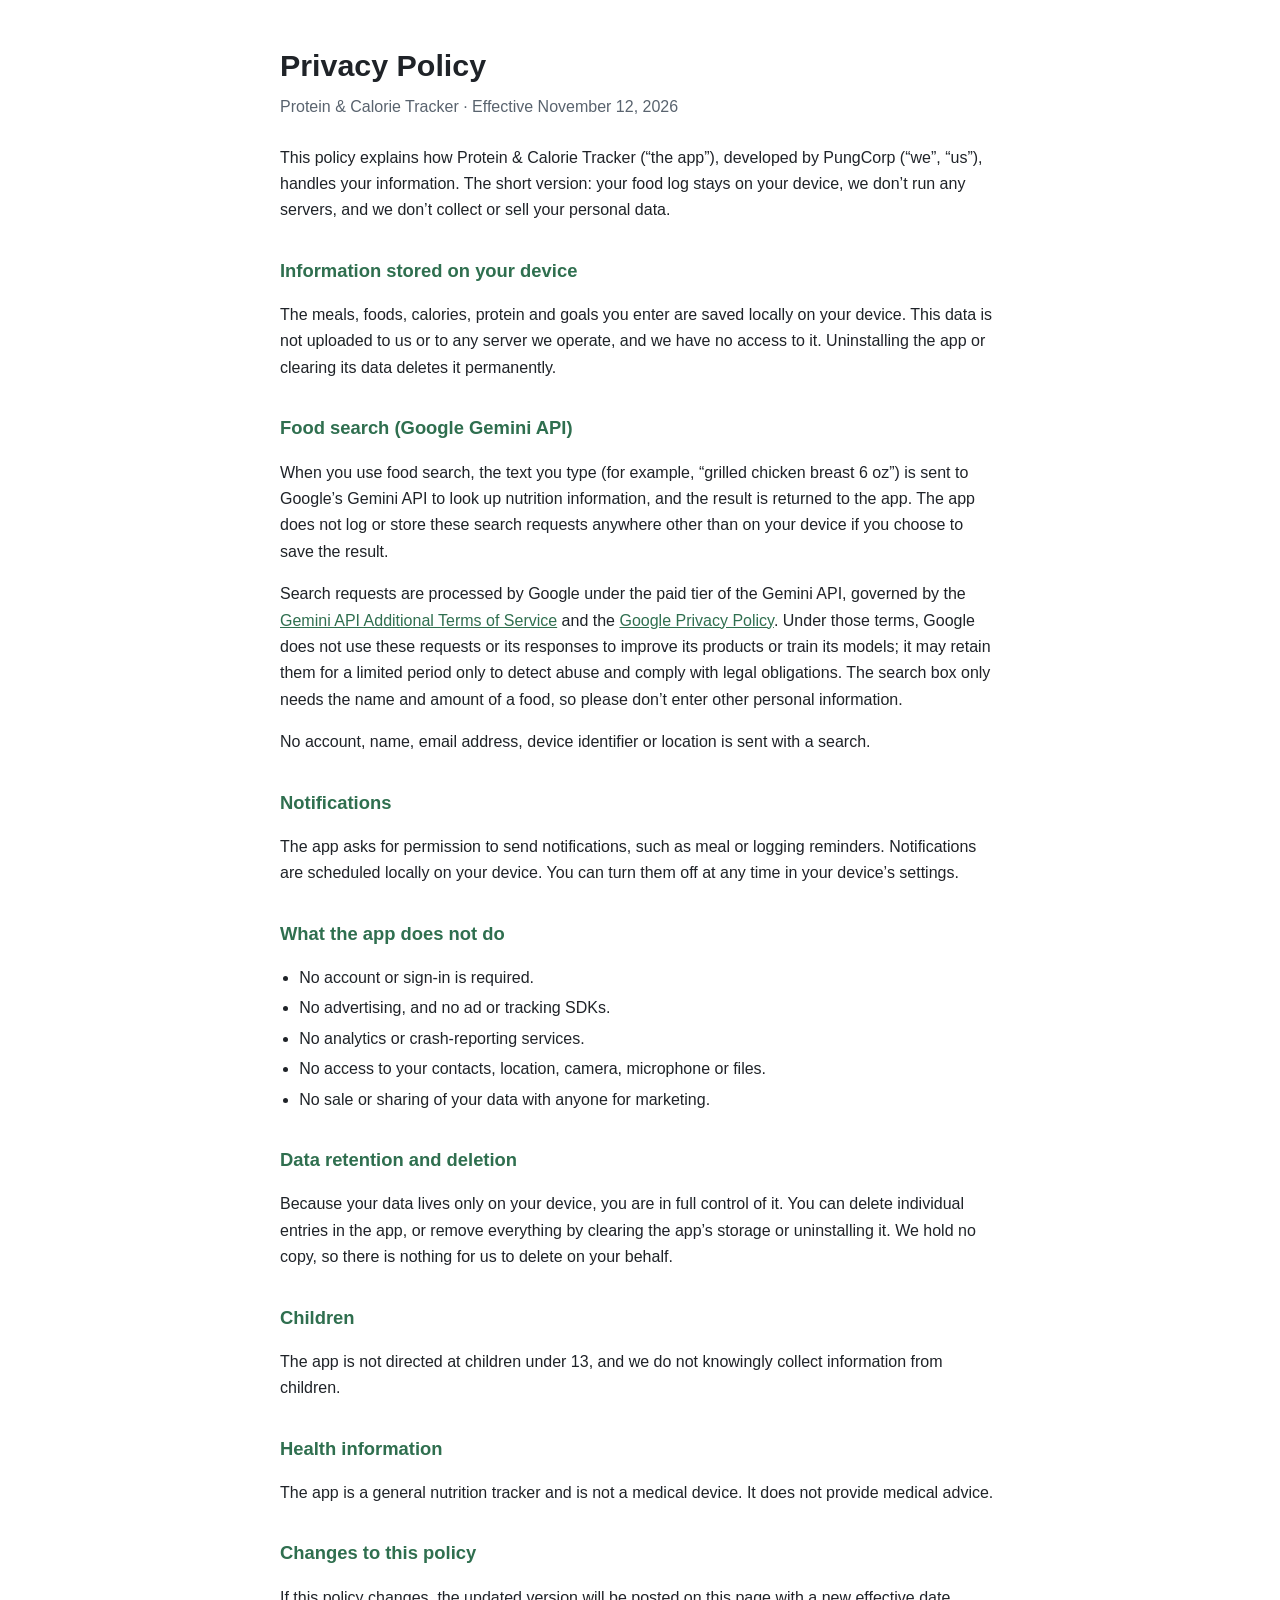
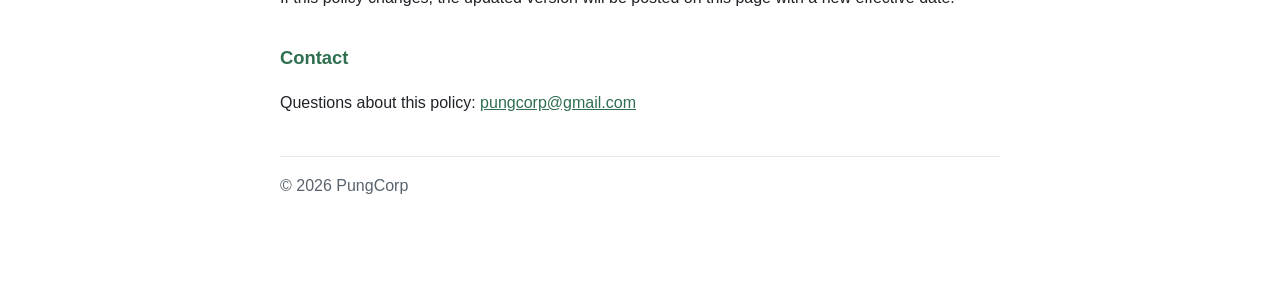
==== index.html @ 55dc03bc "Add files via upload" ====
<!doctype html>
<html lang="en">
<head>
<meta charset="utf-8">
<meta name="viewport" content="width=device-width, initial-scale=1">
<title>Privacy Policy – Protein &amp; Calorie Tracker</title>
<style>
  :root { --text:#1f2328; --muted:#59636e; --bg:#ffffff; --accent:#2f6f4f; --line:#e5e7eb; }
  @media (prefers-color-scheme: dark) {
    :root { --text:#e6e6e6; --muted:#a0a7b0; --bg:#121416; --accent:#6fcf97; --line:#2a2f35; }
  }
  body { margin:0; background:var(--bg); color:var(--text);
         font:16px/1.65 -apple-system, BlinkMacSystemFont, "Segoe UI", Roboto, sans-serif; }
  main { max-width:720px; margin:0 auto; padding:40px 16px 64px; }
  h1 { font-size:1.9rem; margin:0 0 4px; }
  h2 { font-size:1.15rem; margin:32px 0 8px; color:var(--accent); }
  .meta { color:var(--muted); margin:0 0 24px; }
  ul { padding-left:1.2rem; }
  li { margin:4px 0; }
  hr { border:0; border-top:1px solid var(--line); margin:40px 0 16px; }
  a { color:var(--accent); }
</style>
</head>
<body>
<main>
  <h1>Privacy Policy</h1>
  <p class="meta">Protein &amp; Calorie Tracker · Effective November 12, 2026</p>

  <p>This policy explains how Protein &amp; Calorie Tracker (“the app”), developed by PungCorp (“we”, “us”), handles your information. The short version: your food log stays on your device, we don’t run any servers, and we don’t collect or sell your personal data.</p>

  <h2>Information stored on your device</h2>
  <p>The meals, foods, calories, protein and goals you enter are saved locally on your device. This data is not uploaded to us or to any server we operate, and we have no access to it. Uninstalling the app or clearing its data deletes it permanently.</p>

  <h2>Food search (Google Gemini API)</h2>
  <p>When you use food search, the text you type (for example, “grilled chicken breast 6 oz”) is sent to Google’s Gemini API to look up nutrition information, and the result is returned to the app. The app does not log or store these search requests anywhere other than on your device if you choose to save the result.</p>
  <p>Search requests are processed by Google under the paid tier of the Gemini API, governed by the <a href="https://ai.google.dev/gemini-api/terms">Gemini API Additional Terms of Service</a> and the <a href="https://policies.google.com/privacy">Google Privacy Policy</a>. Under those terms, Google does not use these requests or its responses to improve its products or train its models; it may retain them for a limited period only to detect abuse and comply with legal obligations. The search box only needs the name and amount of a food, so please don’t enter other personal information.</p>
  <p>No account, name, email address, device identifier or location is sent with a search.</p>

  <h2>Notifications</h2>
  <p>The app asks for permission to send notifications, such as meal or logging reminders. Notifications are scheduled locally on your device. You can turn them off at any time in your device’s settings.</p>

  <h2>What the app does not do</h2>
  <ul>
    <li>No account or sign-in is required.</li>
    <li>No advertising, and no ad or tracking SDKs.</li>
    <li>No analytics or crash-reporting services.</li>
    <li>No access to your contacts, location, camera, microphone or files.</li>
    <li>No sale or sharing of your data with anyone for marketing.</li>
  </ul>

  <h2>Data retention and deletion</h2>
  <p>Because your data lives only on your device, you are in full control of it. You can delete individual entries in the app, or remove everything by clearing the app’s storage or uninstalling it. We hold no copy, so there is nothing for us to delete on your behalf.</p>

  <h2>Children</h2>
  <p>The app is not directed at children under 13, and we do not knowingly collect information from children.</p>

  <h2>Health information</h2>
  <p>The app is a general nutrition tracker and is not a medical device. It does not provide medical advice.</p>

  <h2>Changes to this policy</h2>
  <p>If this policy changes, the updated version will be posted on this page with a new effective date.</p>

  <h2>Contact</h2>
  <p>Questions about this policy: <a href="mailto:pungcorp@gmail.com">pungcorp@gmail.com</a></p>

  <hr>
  <p class="meta">© 2026 PungCorp</p>
</main>
</body>
</html>
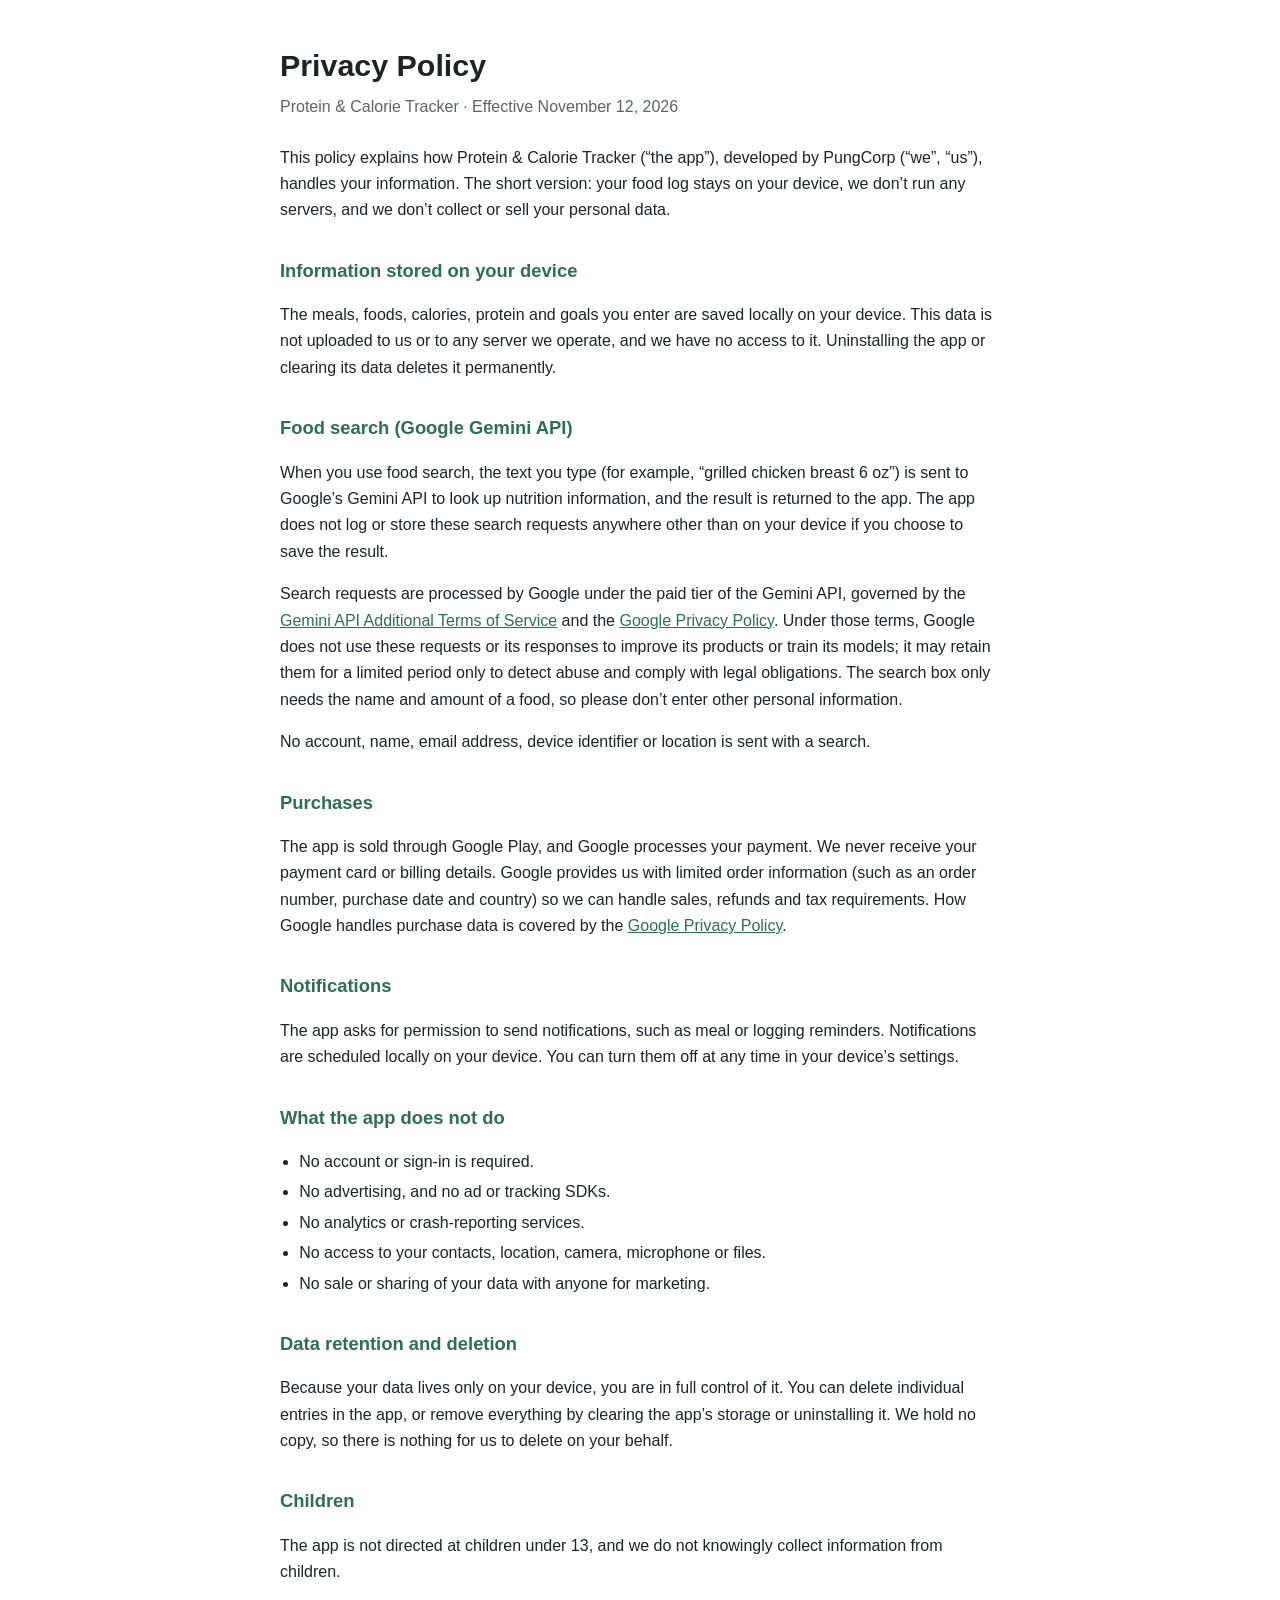
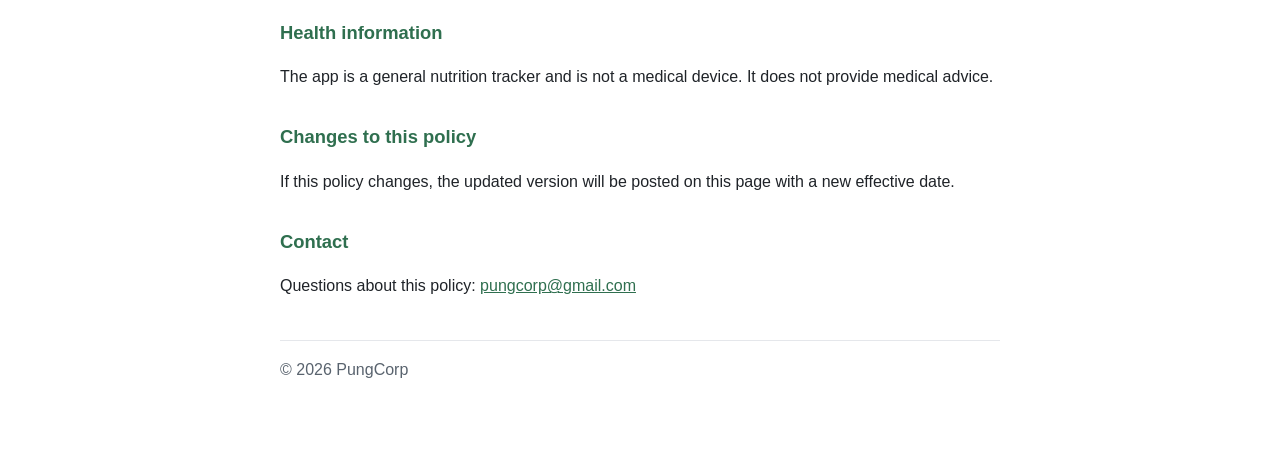
==== commit 7a69262d: "Add files via upload" ====
--- a/index.html
+++ b/index.html
@@ -36,6 +36,9 @@
   <p>Search requests are processed by Google under the paid tier of the Gemini API, governed by the <a href="https://ai.google.dev/gemini-api/terms">Gemini API Additional Terms of Service</a> and the <a href="https://policies.google.com/privacy">Google Privacy Policy</a>. Under those terms, Google does not use these requests or its responses to improve its products or train its models; it may retain them for a limited period only to detect abuse and comply with legal obligations. The search box only needs the name and amount of a food, so please don’t enter other personal information.</p>
   <p>No account, name, email address, device identifier or location is sent with a search.</p>
 
+  <h2>Purchases</h2>
+  <p>The app is sold through Google Play, and Google processes your payment. We never receive your payment card or billing details. Google provides us with limited order information (such as an order number, purchase date and country) so we can handle sales, refunds and tax requirements. How Google handles purchase data is covered by the <a href="https://policies.google.com/privacy">Google Privacy Policy</a>.</p>
+
   <h2>Notifications</h2>
   <p>The app asks for permission to send notifications, such as meal or logging reminders. Notifications are scheduled locally on your device. You can turn them off at any time in your device’s settings.</p>
 
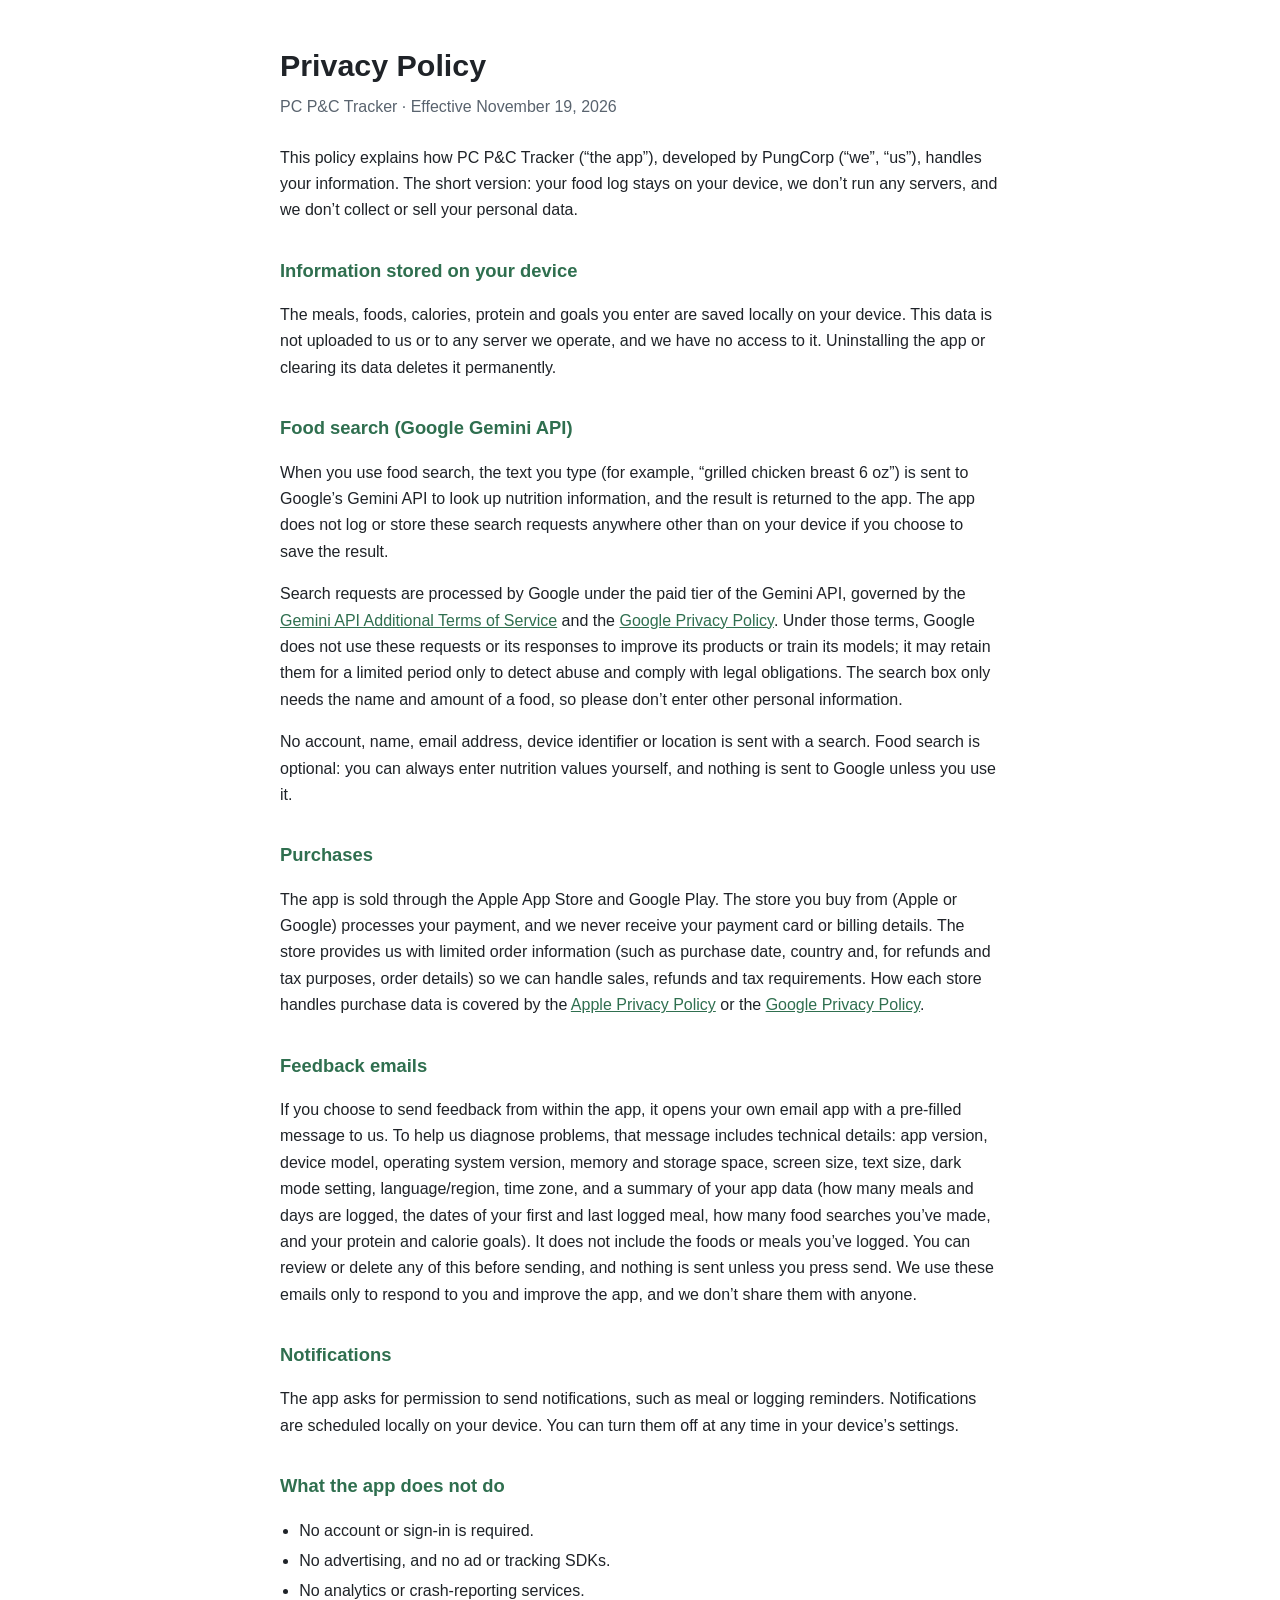
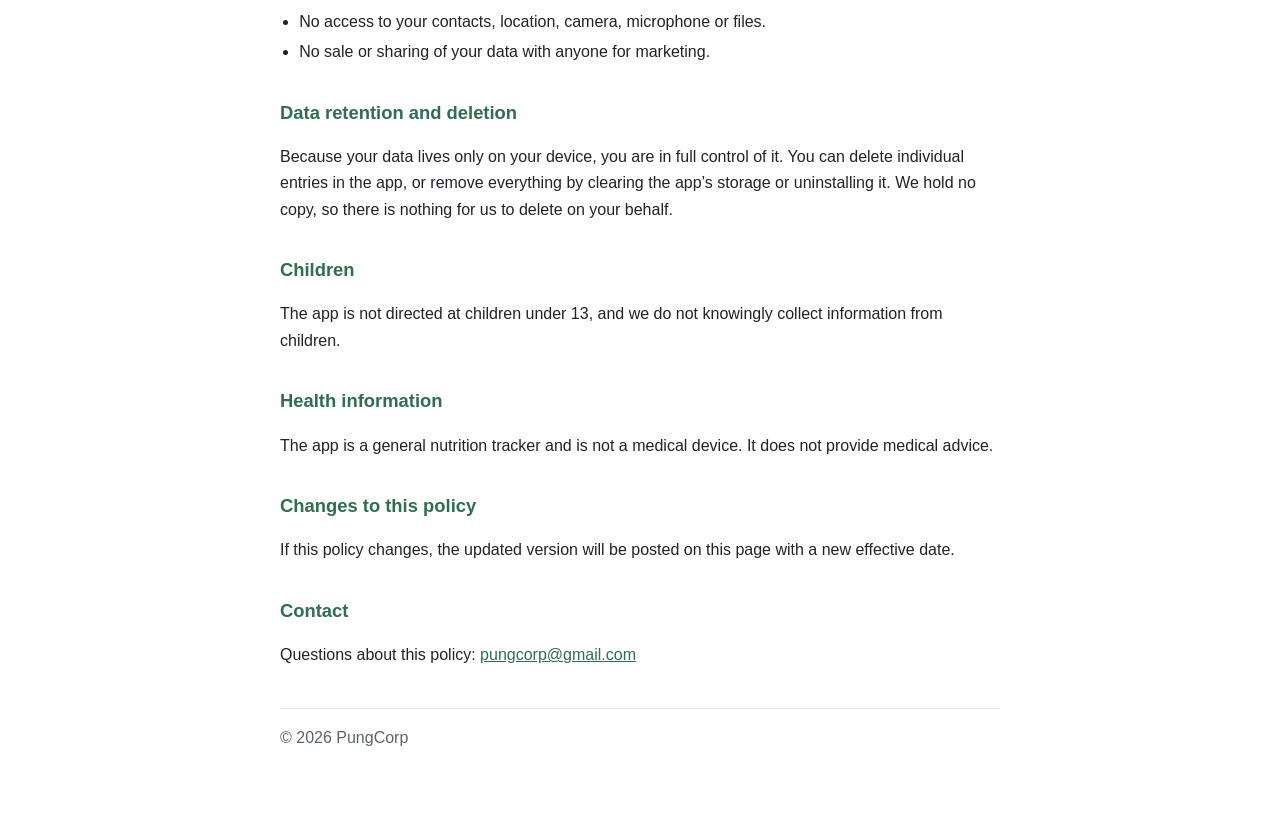
==== commit e365c014: "Update privacy policy and terms for iOS release - Cover the Apple App Store alongside Google Play (p" ====
--- a/index.html
+++ b/index.html
@@ -3,7 +3,7 @@
 <head>
 <meta charset="utf-8">
 <meta name="viewport" content="width=device-width, initial-scale=1">
-<title>Privacy Policy – Protein &amp; Calorie Tracker</title>
+<title>Privacy Policy – PC P&amp;C Tracker</title>
 <style>
   :root { --text:#1f2328; --muted:#59636e; --bg:#ffffff; --accent:#2f6f4f; --line:#e5e7eb; }
   @media (prefers-color-scheme: dark) {
@@ -24,9 +24,9 @@
 <body>
 <main>
   <h1>Privacy Policy</h1>
-  <p class="meta">Protein &amp; Calorie Tracker · Effective November 12, 2026</p>
+  <p class="meta">PC P&amp;C Tracker · Effective November 19, 2026</p>
 
-  <p>This policy explains how Protein &amp; Calorie Tracker (“the app”), developed by PungCorp (“we”, “us”), handles your information. The short version: your food log stays on your device, we don’t run any servers, and we don’t collect or sell your personal data.</p>
+  <p>This policy explains how PC P&amp;C Tracker (“the app”), developed by PungCorp (“we”, “us”), handles your information. The short version: your food log stays on your device, we don’t run any servers, and we don’t collect or sell your personal data.</p>
 
   <h2>Information stored on your device</h2>
   <p>The meals, foods, calories, protein and goals you enter are saved locally on your device. This data is not uploaded to us or to any server we operate, and we have no access to it. Uninstalling the app or clearing its data deletes it permanently.</p>
@@ -34,10 +34,13 @@
   <h2>Food search (Google Gemini API)</h2>
   <p>When you use food search, the text you type (for example, “grilled chicken breast 6 oz”) is sent to Google’s Gemini API to look up nutrition information, and the result is returned to the app. The app does not log or store these search requests anywhere other than on your device if you choose to save the result.</p>
   <p>Search requests are processed by Google under the paid tier of the Gemini API, governed by the <a href="https://ai.google.dev/gemini-api/terms">Gemini API Additional Terms of Service</a> and the <a href="https://policies.google.com/privacy">Google Privacy Policy</a>. Under those terms, Google does not use these requests or its responses to improve its products or train its models; it may retain them for a limited period only to detect abuse and comply with legal obligations. The search box only needs the name and amount of a food, so please don’t enter other personal information.</p>
-  <p>No account, name, email address, device identifier or location is sent with a search.</p>
+  <p>No account, name, email address, device identifier or location is sent with a search. Food search is optional: you can always enter nutrition values yourself, and nothing is sent to Google unless you use it.</p>
 
   <h2>Purchases</h2>
-  <p>The app is sold through Google Play, and Google processes your payment. We never receive your payment card or billing details. Google provides us with limited order information (such as an order number, purchase date and country) so we can handle sales, refunds and tax requirements. How Google handles purchase data is covered by the <a href="https://policies.google.com/privacy">Google Privacy Policy</a>.</p>
+  <p>The app is sold through the Apple App Store and Google Play. The store you buy from (Apple or Google) processes your payment, and we never receive your payment card or billing details. The store provides us with limited order information (such as purchase date, country and, for refunds and tax purposes, order details) so we can handle sales, refunds and tax requirements. How each store handles purchase data is covered by the <a href="https://www.apple.com/legal/privacy/">Apple Privacy Policy</a> or the <a href="https://policies.google.com/privacy">Google Privacy Policy</a>.</p>
+
+  <h2>Feedback emails</h2>
+  <p>If you choose to send feedback from within the app, it opens your own email app with a pre-filled message to us. To help us diagnose problems, that message includes technical details: app version, device model, operating system version, memory and storage space, screen size, text size, dark mode setting, language/region, time zone, and a summary of your app data (how many meals and days are logged, the dates of your first and last logged meal, how many food searches you’ve made, and your protein and calorie goals). It does not include the foods or meals you’ve logged. You can review or delete any of this before sending, and nothing is sent unless you press send. We use these emails only to respond to you and improve the app, and we don’t share them with anyone.</p>
 
   <h2>Notifications</h2>
   <p>The app asks for permission to send notifications, such as meal or logging reminders. Notifications are scheduled locally on your device. You can turn them off at any time in your device’s settings.</p>
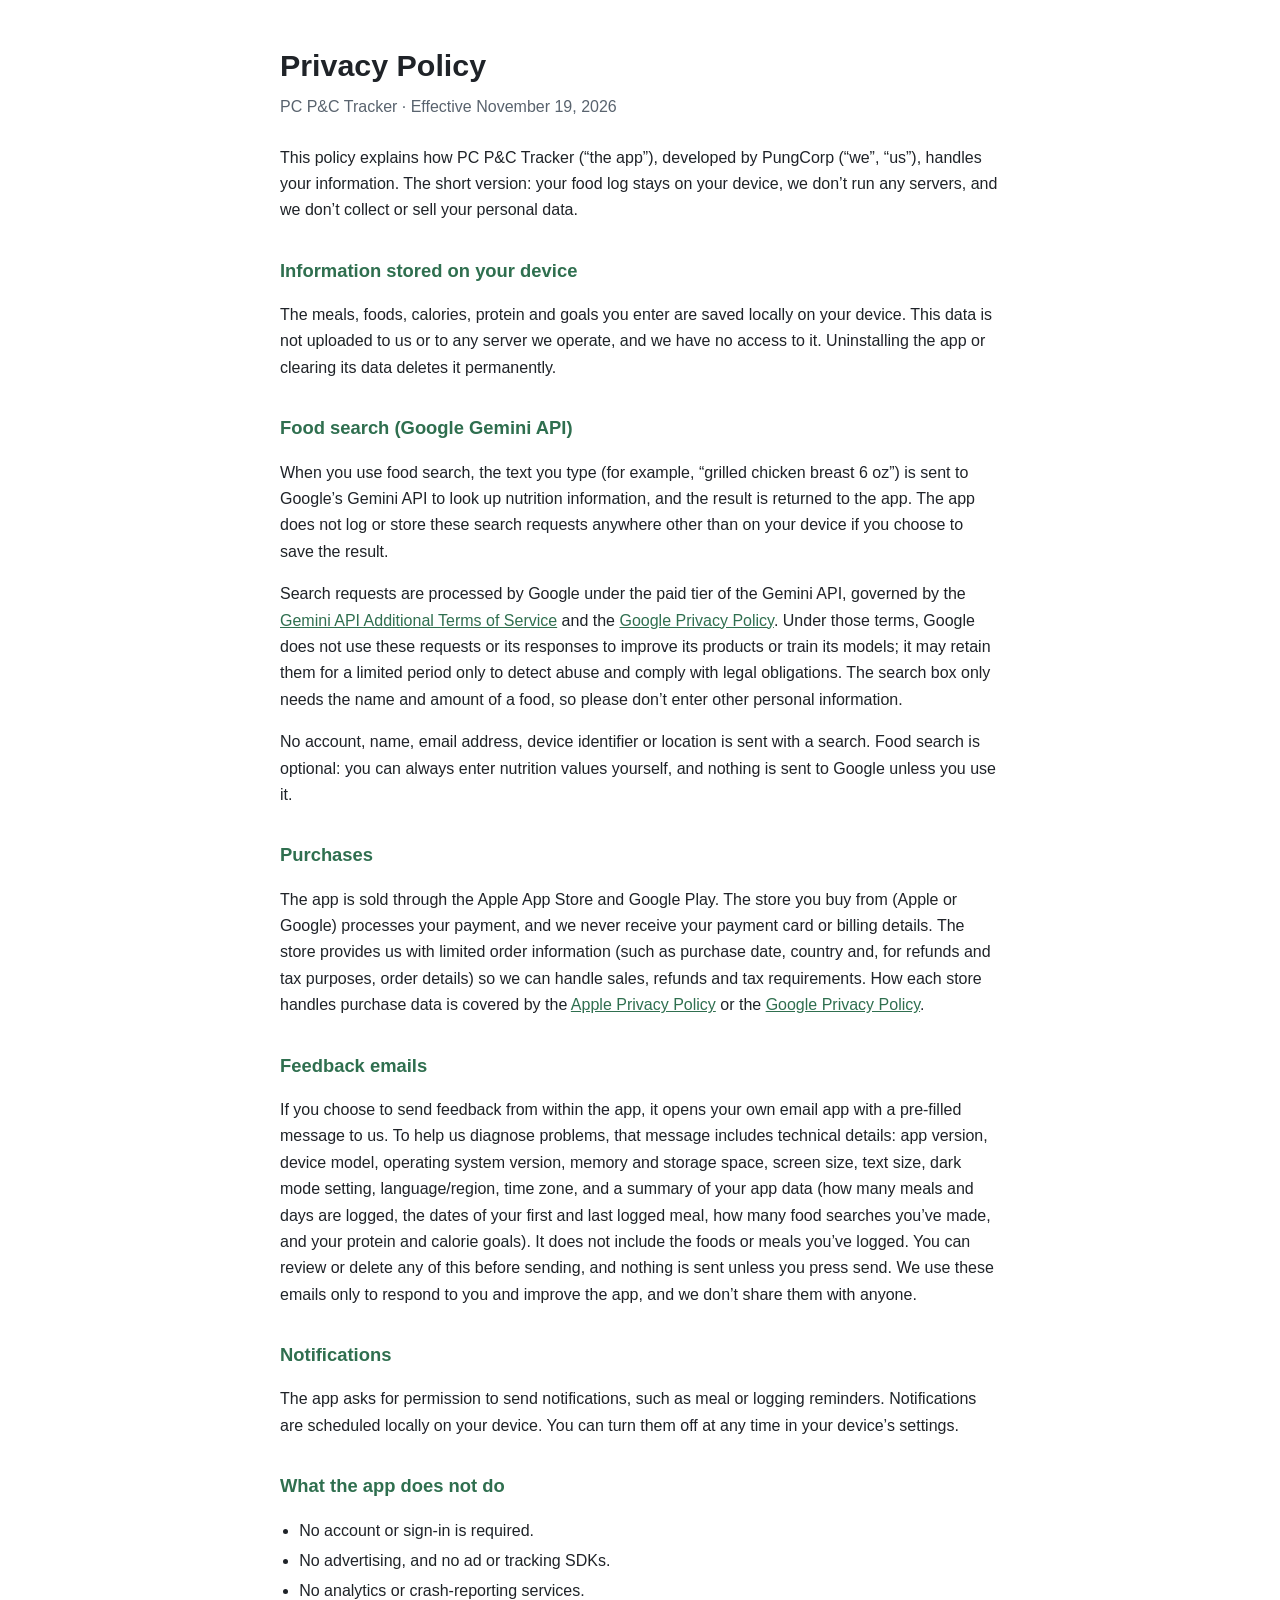
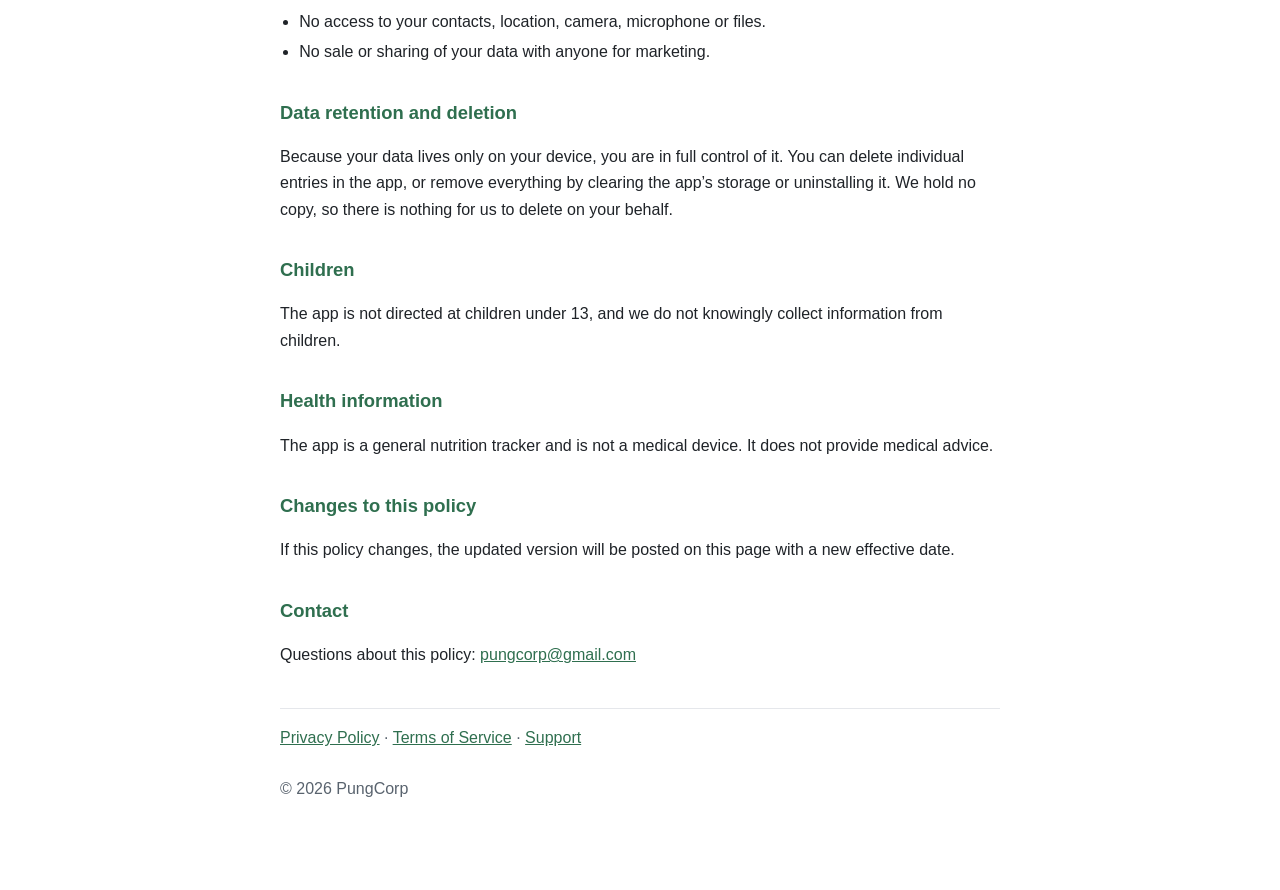
==== commit 171f8c48: "Add support page and footer links support.html: contact email, in-app feedback, and an FAQ for PC P&" ====
--- a/index.html
+++ b/index.html
@@ -70,6 +70,7 @@
   <p>Questions about this policy: <a href="mailto:pungcorp@gmail.com">pungcorp@gmail.com</a></p>
 
   <hr>
+  <p class="meta"><a href="index.html">Privacy Policy</a> · <a href="terms.html">Terms of Service</a> · <a href="support.html">Support</a></p>
   <p class="meta">© 2026 PungCorp</p>
 </main>
 </body>
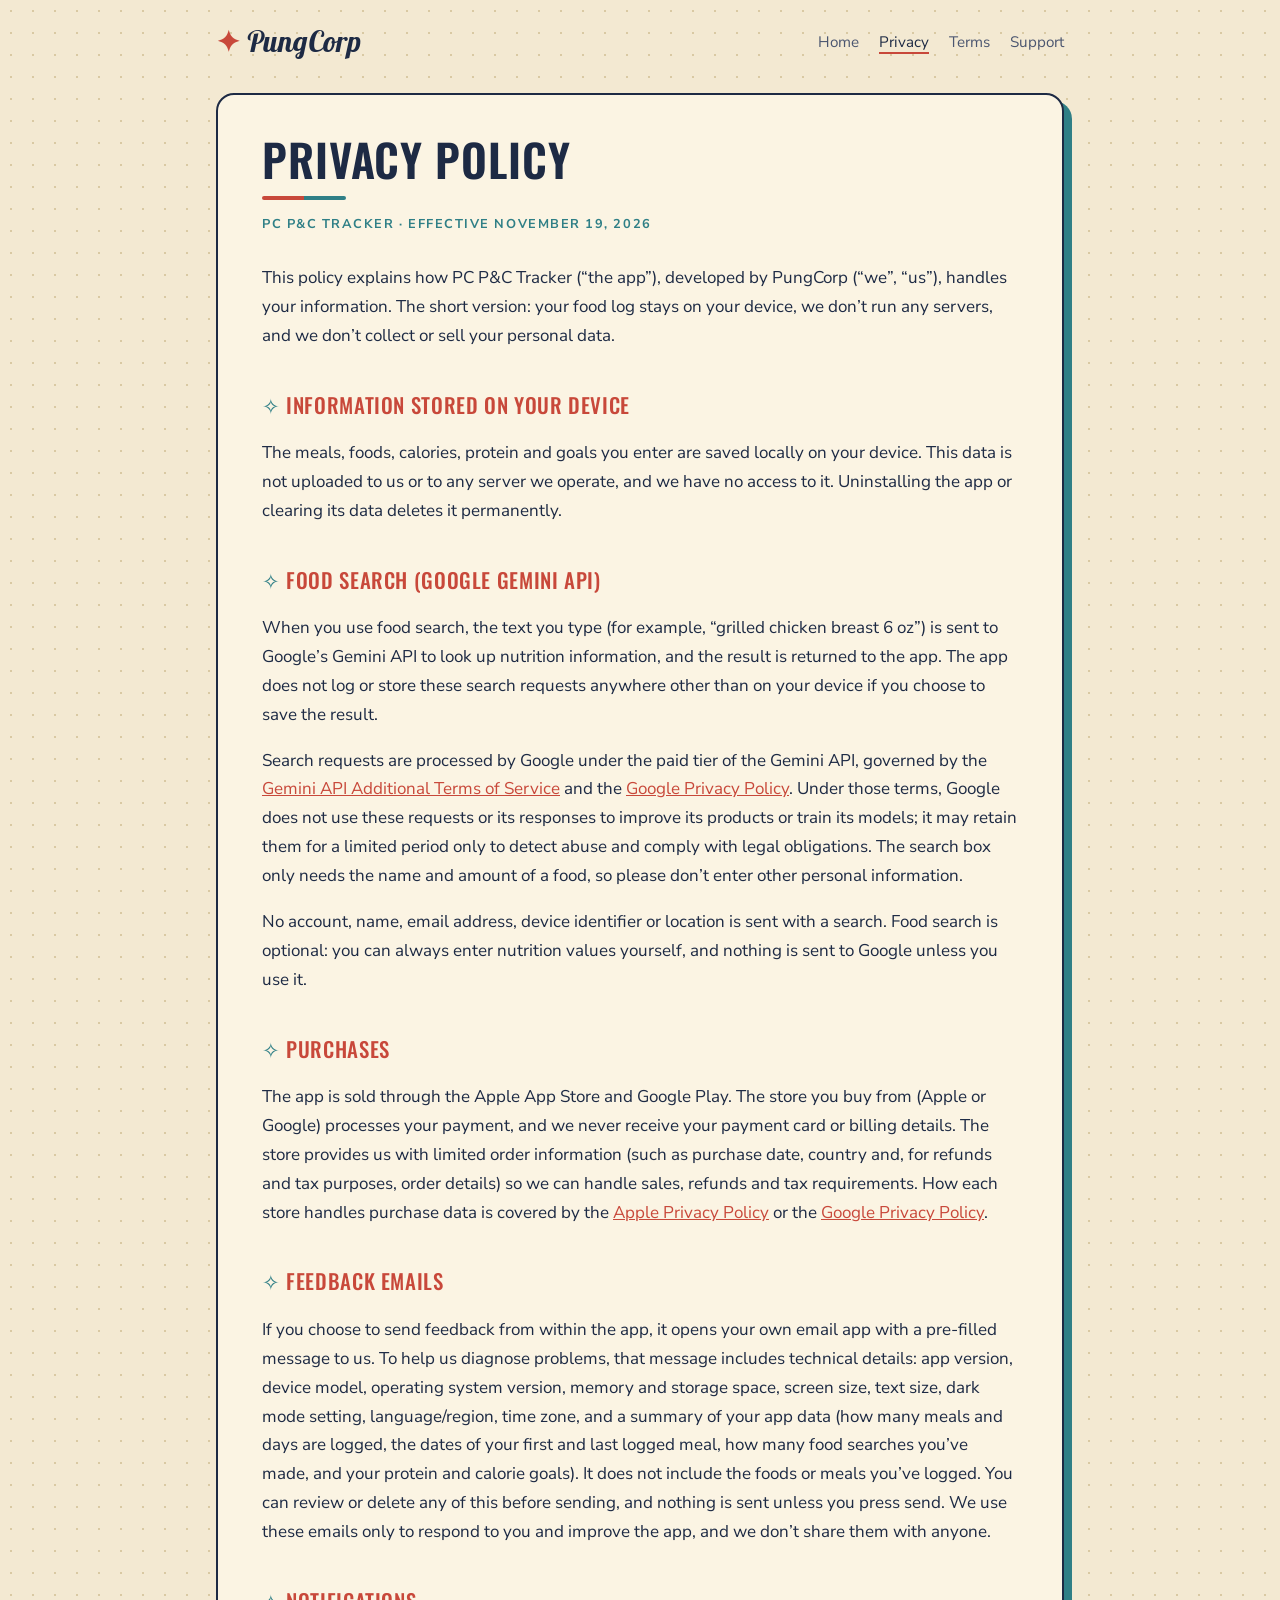
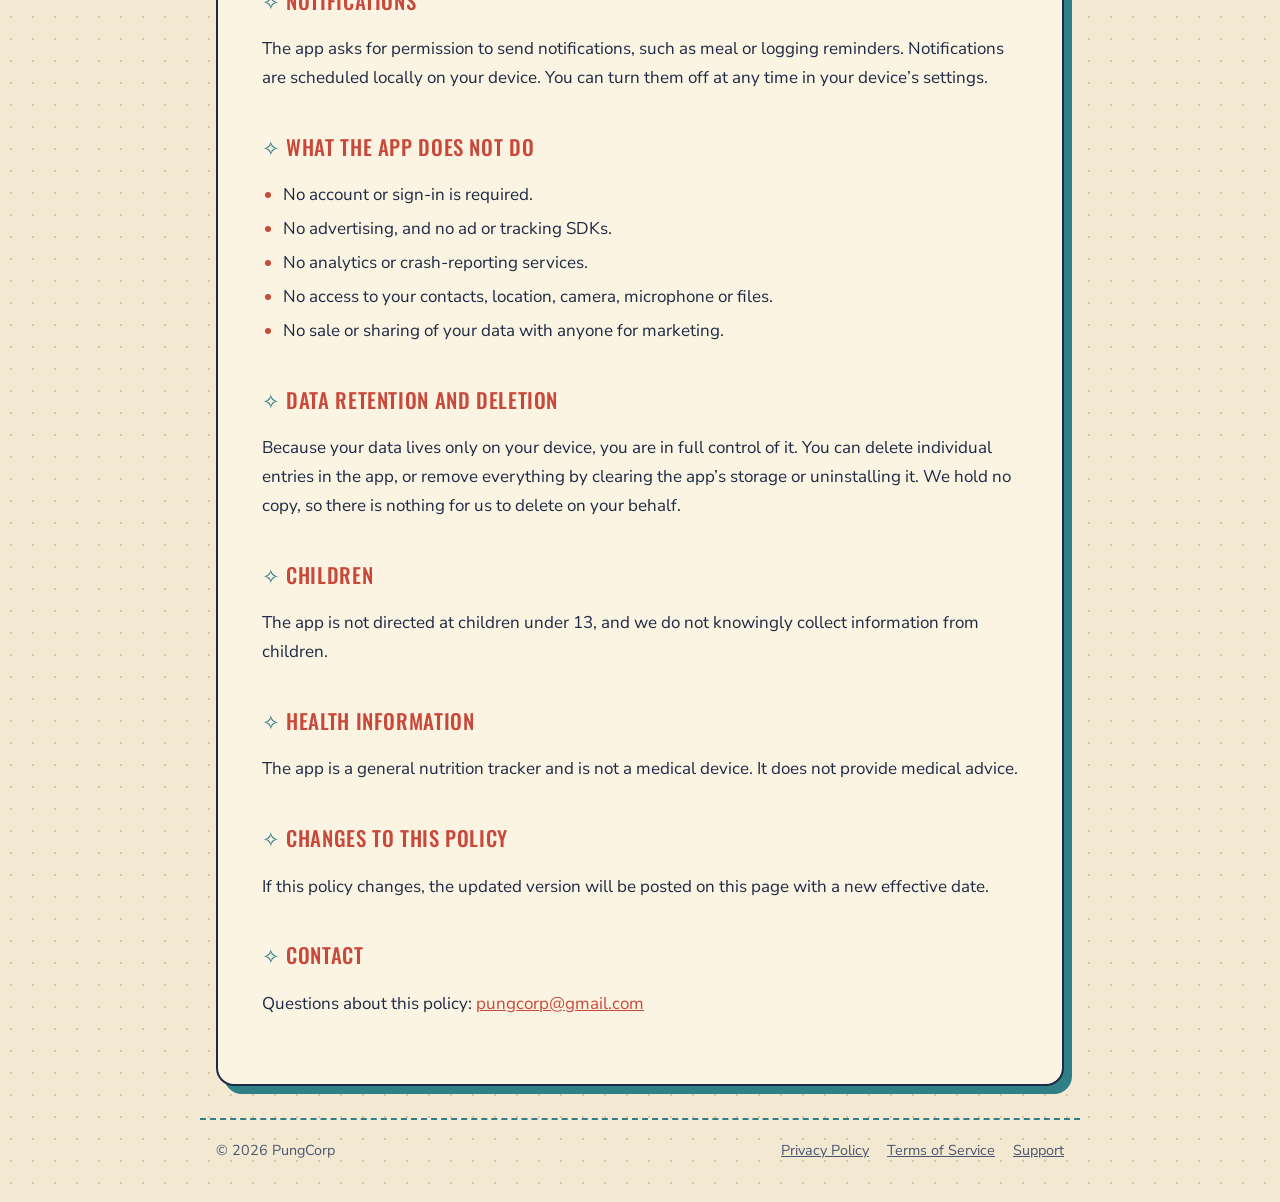
==== commit c92a8dfa: "Restyle privacy, terms and support pages in the retro theme Co-Authored-By: Claude Opus 5.5 <noreply" ====
--- a/index.html
+++ b/index.html
@@ -4,24 +4,17 @@
 <meta charset="utf-8">
 <meta name="viewport" content="width=device-width, initial-scale=1">
 <title>Privacy Policy – PC P&amp;C Tracker</title>
-<style>
-  :root { --text:#1f2328; --muted:#59636e; --bg:#ffffff; --accent:#2f6f4f; --line:#e5e7eb; }
-  @media (prefers-color-scheme: dark) {
-    :root { --text:#e6e6e6; --muted:#a0a7b0; --bg:#121416; --accent:#6fcf97; --line:#2a2f35; }
-  }
-  body { margin:0; background:var(--bg); color:var(--text);
-         font:16px/1.65 -apple-system, BlinkMacSystemFont, "Segoe UI", Roboto, sans-serif; }
-  main { max-width:720px; margin:0 auto; padding:40px 16px 64px; }
-  h1 { font-size:1.9rem; margin:0 0 4px; }
-  h2 { font-size:1.15rem; margin:32px 0 8px; color:var(--accent); }
-  .meta { color:var(--muted); margin:0 0 24px; }
-  ul { padding-left:1.2rem; }
-  li { margin:4px 0; }
-  hr { border:0; border-top:1px solid var(--line); margin:40px 0 16px; }
-  a { color:var(--accent); }
-</style>
+<link rel="icon" href="img/pcpc-tracker-icon.png">
+<link rel="preconnect" href="https://fonts.googleapis.com">
+<link rel="preconnect" href="https://fonts.gstatic.com" crossorigin>
+<link rel="stylesheet" href="https://fonts.googleapis.com/css2?family=Lobster+Two:ital,wght@1,700&family=Oswald:wght@500;600&family=Nunito+Sans:wght@400;600;700&display=swap">
+<link rel="stylesheet" href="css/retro-doc.css">
 </head>
 <body>
+<header class="site">
+  <a class="brand" href="theme-retro.html">PungCorp</a>
+  <nav><a href="theme-retro.html">Home</a><a href="index.html" aria-current="page">Privacy</a><a href="terms.html">Terms</a><a href="support.html">Support</a></nav>
+</header>
 <main>
   <h1>Privacy Policy</h1>
   <p class="meta">PC P&amp;C Tracker · Effective November 19, 2026</p>
@@ -68,10 +61,10 @@
 
   <h2>Contact</h2>
   <p>Questions about this policy: <a href="mailto:pungcorp@gmail.com">pungcorp@gmail.com</a></p>
-
-  <hr>
-  <p class="meta"><a href="index.html">Privacy Policy</a> · <a href="terms.html">Terms of Service</a> · <a href="support.html">Support</a></p>
-  <p class="meta">© 2026 PungCorp</p>
 </main>
+<footer class="site">
+  <span>© 2026 PungCorp</span>
+  <span><a href="index.html">Privacy Policy</a><a href="terms.html">Terms of Service</a><a href="support.html">Support</a></span>
+</footer>
 </body>
 </html>
--- a/css/retro-doc.css
+++ b/css/retro-doc.css
@@ -0,0 +1,53 @@
+/* PungCorp retro (atomic-age) theme for text pages: privacy, terms, support. */
+:root {
+  --bg:#f3e9d2; --text:#1d2a44; --muted:#4b5670; --accent:#c8483a; --teal:#2f7f86;
+  --paper:#fbf4e3; --ink:#1d2a44; --dots:#d9c9a3;
+}
+@media (prefers-color-scheme: dark) {
+  :root { --bg:#141c30; --text:#f3e9d2; --muted:#b9c0d0; --teal:#3fa3aa; --paper:#1d2a44; --ink:#f3e9d2; --dots:#26324f; --accent:#e0675a; }
+}
+* { box-sizing:border-box; }
+body { margin:0; background:var(--bg); color:var(--text);
+       background-image:radial-gradient(var(--dots) 1px, transparent 1px); background-size:22px 22px;
+       font:17px/1.7 "Nunito Sans", system-ui, -apple-system, sans-serif; }
+a { color:var(--accent); }
+
+header.site, footer.site { max-width:880px; margin:0 auto; padding:18px 16px; display:flex; align-items:center;
+                           justify-content:space-between; gap:12px; flex-wrap:wrap; }
+.brand { font-family:"Lobster Two", cursive; font-style:italic; font-weight:700; font-size:1.8rem;
+         color:var(--ink); text-decoration:none; }
+.brand::before { content:"✦ "; color:var(--accent); font-style:normal; }
+header.site nav a { margin-left:20px; color:var(--muted); text-decoration:none; font-size:.95rem; }
+header.site nav a:hover, header.site nav a[aria-current] { color:var(--ink); }
+header.site nav a[aria-current] { border-bottom:2px solid var(--accent); }
+
+main { max-width:848px; margin:8px auto 24px; padding:40px 44px 48px; background:var(--paper);
+       border:2px solid var(--ink); border-radius:18px; box-shadow:8px 8px 0 var(--teal); }
+@media (max-width:900px) { main { margin-left:16px; margin-right:16px; } }
+
+h1 { font-family:"Oswald", Impact, sans-serif; font-weight:600; text-transform:uppercase; letter-spacing:.02em;
+     font-size:clamp(2rem,5vw,2.8rem); line-height:1.1; margin:0 0 6px; }
+h1::after { content:""; display:block; width:84px; height:4px; margin-top:12px; border-radius:2px;
+            background:linear-gradient(90deg, var(--accent) 0 50%, var(--teal) 50% 100%); }
+h2 { font-family:"Oswald", Impact, sans-serif; font-weight:500; text-transform:uppercase; letter-spacing:.03em;
+     font-size:1.3rem; color:var(--accent); margin:36px 0 8px; }
+h2::before { content:"✧ "; color:var(--teal); }
+h3 { font-size:1.05rem; margin:22px 0 4px; }
+h3 + p { margin-top:0; }
+.meta { color:var(--teal); font-weight:700; text-transform:uppercase; letter-spacing:.12em; font-size:.8rem; margin:14px 0 28px; }
+ul { padding-left:1.3rem; }
+li { margin:5px 0; }
+li::marker { color:var(--accent); }
+
+.contact { background:var(--bg); border:2px solid var(--ink); border-radius:14px; padding:16px 22px;
+           box-shadow:5px 5px 0 var(--accent); }
+.contact p { margin:6px 0; }
+
+footer.site { color:var(--muted); font-size:.9rem; border-top:2px dashed var(--teal); margin-top:32px; padding-bottom:40px; }
+footer.site a { color:var(--muted); margin-left:18px; }
+footer.site a:first-child { margin-left:0; }
+
+@media (max-width:640px) {
+  header.site nav a { margin-left:14px; }
+  main { padding:28px 20px 32px; box-shadow:5px 5px 0 var(--teal); }
+}
